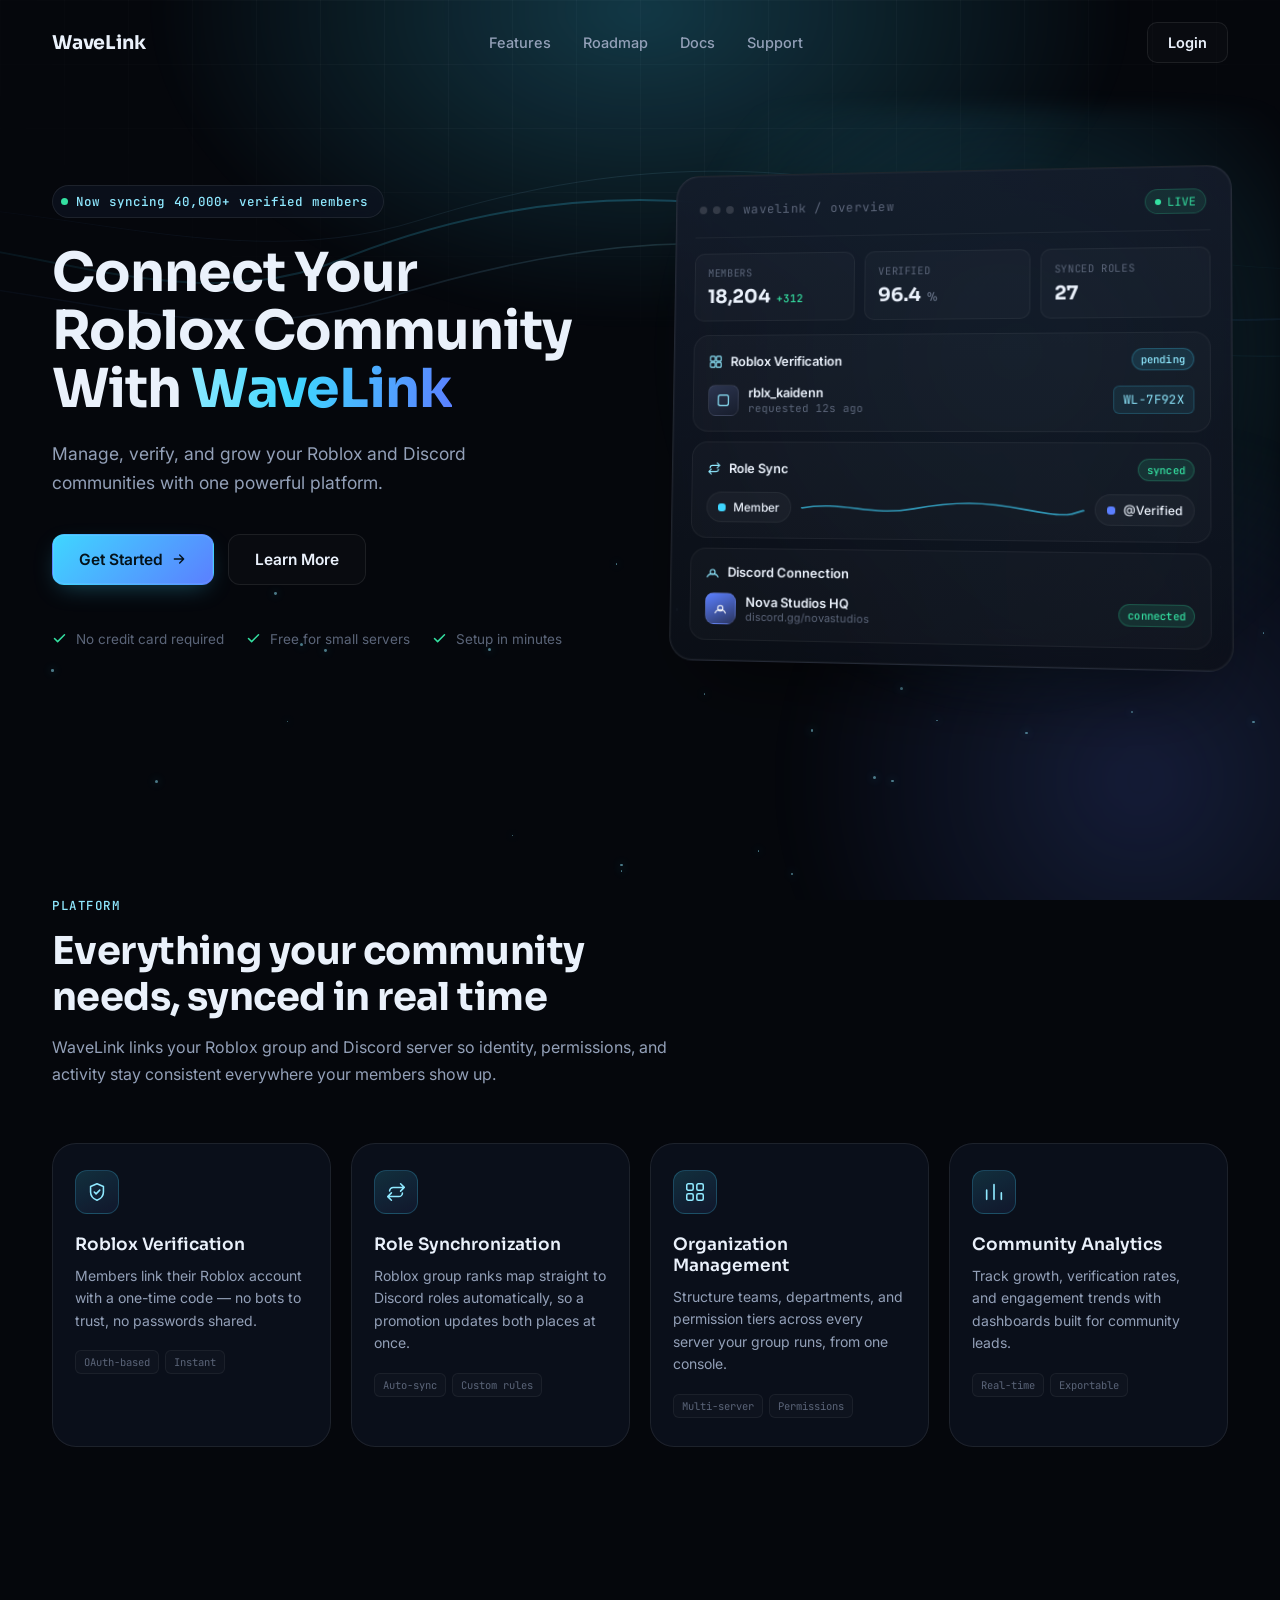
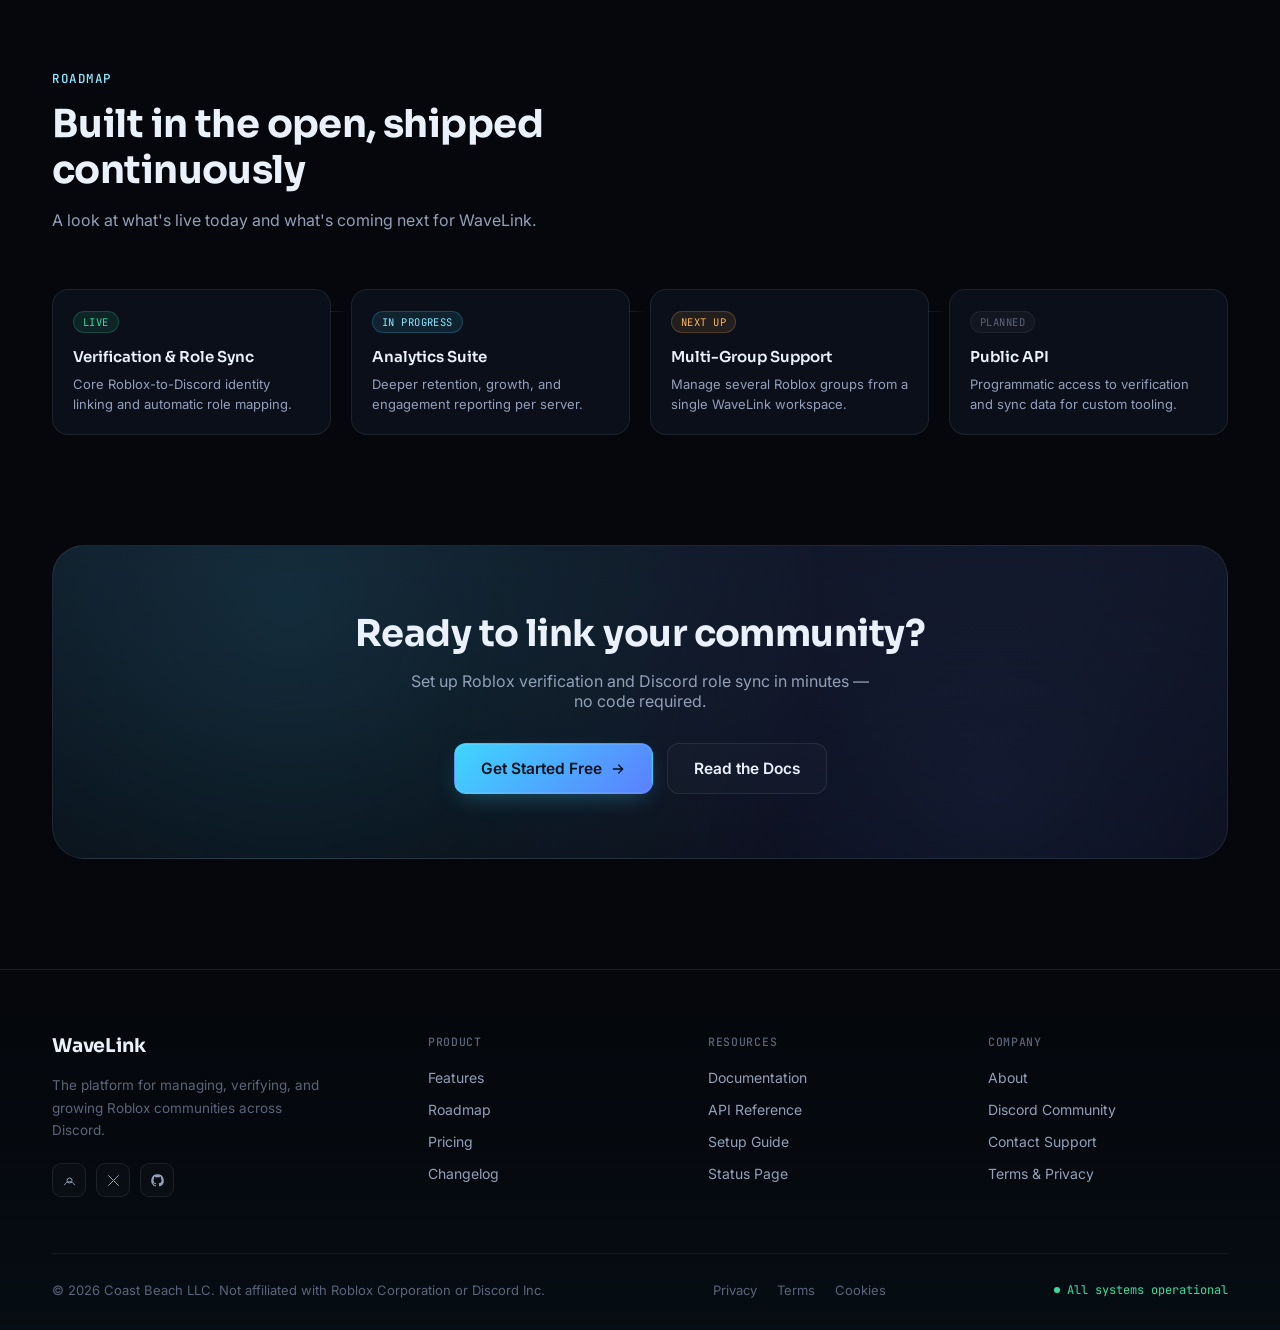
==== index.html @ ee329d36 "Add files via upload" ====
<!DOCTYPE html>
<html lang="en">
<head>
<meta charset="UTF-8" />
<meta name="viewport" content="width=device-width, initial-scale=1.0" />
<title>WaveLink — Connect Your Roblox Community</title>
<meta name="description" content="WaveLink is the platform for managing, verifying, and growing Roblox communities across Discord — verification, role sync, and analytics in one place." />

<link rel="preconnect" href="https://fonts.googleapis.com">
<link rel="preconnect" href="https://fonts.gstatic.com" crossorigin>
<link href="https://fonts.googleapis.com/css2?family=Sora:wght@400;500;600;700;800&family=Inter:wght@400;500;600;700&family=JetBrains+Mono:wght@400;500;600&display=swap" rel="stylesheet">

<link rel="stylesheet" href="style.css">
</head>
<body>

<!-- ============ BACKGROUND LAYERS ============ -->
<div class="bg-layer" aria-hidden="true">
  <div class="bg-grid"></div>
  <div class="bg-glow-primary"></div>
  <div class="bg-glow-secondary"></div>
  <svg class="bg-wave-svg" viewBox="0 0 1800 420" fill="none" xmlns="http://www.w3.org/2000/svg">
    <path class="w1" d="M0 220 C 200 140, 400 300, 600 220 S 1000 140, 1200 220 S 1600 300, 1800 220" stroke="url(#gwave1)" stroke-width="2" opacity="0.5"/>
    <path class="w2" d="M0 260 C 220 190, 420 330, 640 260 S 1040 180, 1240 260 S 1620 330, 1800 260" stroke="url(#gwave2)" stroke-width="1.5" opacity="0.35"/>
    <path class="w3" d="M0 180 C 240 120, 460 250, 680 180 S 1080 120, 1280 180 S 1640 250, 1800 180" stroke="url(#gwave2)" stroke-width="1" opacity="0.25"/>
    <defs>
      <linearGradient id="gwave1" x1="0" y1="0" x2="1800" y2="0" gradientUnits="userSpaceOnUse">
        <stop offset="0" stop-color="#3fd6ff" stop-opacity="0"/>
        <stop offset="0.5" stop-color="#3fd6ff" stop-opacity="0.9"/>
        <stop offset="1" stop-color="#5b7fff" stop-opacity="0"/>
      </linearGradient>
      <linearGradient id="gwave2" x1="0" y1="0" x2="1800" y2="0" gradientUnits="userSpaceOnUse">
        <stop offset="0" stop-color="#5b7fff" stop-opacity="0"/>
        <stop offset="0.5" stop-color="#8fe9ff" stop-opacity="0.8"/>
        <stop offset="1" stop-color="#3fd6ff" stop-opacity="0"/>
      </linearGradient>
    </defs>
  </svg>
  <div id="particles"></div>
</div>

<!-- ============ NAVBAR ============ -->
<header class="navbar" id="navbar">
  <div class="container nav-inner">
    <a href="#top" class="brand">
      WaveLink
    </a>

    <nav class="nav-links" id="navLinks">
      <a href="#features">Features</a>
      <a href="#roadmap">Roadmap</a>
      <a href="#docs">Docs</a>
      <a href="#support">Support</a>
    </nav>

    <div class="nav-right">
      <a href="login.html" class="btn btn-ghost" id="navAuthBtn">Login</a>
      <button class="nav-toggle" id="navToggle" aria-label="Toggle navigation menu" aria-expanded="false"><span></span></button>
    </div>
  </div>
</header>

<!-- ============ HERO ============ -->
<main id="top">
<section class="hero">
  <div class="container hero-grid">

    <div class="hero-content reveal in">
      <span class="eyebrow"><span class="dot-pulse" aria-hidden="true"></span> Now syncing 40,000+ verified members</span>

      <h1>Connect Your Roblox Community With <span class="grad">WaveLink</span></h1>

      <p class="lead">Manage, verify, and grow your Roblox and Discord communities with one powerful platform.</p>

      <div class="hero-actions">
        <a href="#get-started" class="btn btn-primary btn-lg">
          Get Started
          <svg class="btn-icon" viewBox="0 0 24 24" fill="none"><path d="M5 12h14M13 6l6 6-6 6" stroke="currentColor" stroke-width="2" stroke-linecap="round" stroke-linejoin="round"/></svg>
        </a>
        <a href="#features" class="btn btn-ghost btn-lg">Learn More</a>
      </div>

      <div class="hero-meta">
        <div class="hero-meta-item"><svg viewBox="0 0 24 24" fill="none"><path d="M20 6L9 17l-5-5" stroke="currentColor" stroke-width="2.4" stroke-linecap="round" stroke-linejoin="round"/></svg> No credit card required</div>
        <div class="hero-meta-item"><svg viewBox="0 0 24 24" fill="none"><path d="M20 6L9 17l-5-5" stroke="currentColor" stroke-width="2.4" stroke-linecap="round" stroke-linejoin="round"/></svg> Free for small servers</div>
        <div class="hero-meta-item"><svg viewBox="0 0 24 24" fill="none"><path d="M20 6L9 17l-5-5" stroke="currentColor" stroke-width="2.4" stroke-linecap="round" stroke-linejoin="round"/></svg> Setup in minutes</div>
      </div>
    </div>

    <div class="mock-wrap reveal in">
      <div class="mock-glow" aria-hidden="true"></div>

      <div class="dashboard">
        <div class="dash-titlebar">
          <div class="dash-titlebar-left">
            <div class="dash-dots"><span></span><span></span><span></span></div>
            <span class="dash-title">wavelink / overview</span>
          </div>
          <span class="dash-live"><span class="dot-pulse" aria-hidden="true"></span>LIVE</span>
        </div>

        <div class="stat-row">
          <div class="stat-box">
            <div class="stat-label">Members</div>
            <div class="stat-value">18,204 <span class="delta">+312</span></div>
          </div>
          <div class="stat-box">
            <div class="stat-label">Verified</div>
            <div class="stat-value">96.4<span style="font-size:12px;font-weight:600;color:var(--text-faint)">%</span></div>
          </div>
          <div class="stat-box">
            <div class="stat-label">Synced Roles</div>
            <div class="stat-value">27</div>
          </div>
        </div>

        <div class="panel-block">
          <div class="panel-block-head">
            <h4>
              <svg viewBox="0 0 24 24" fill="none"><rect x="3" y="3" width="8" height="8" rx="1.5" stroke="currentColor" stroke-width="1.8"/><rect x="13" y="3" width="8" height="8" rx="1.5" stroke="currentColor" stroke-width="1.8"/><rect x="3" y="13" width="8" height="8" rx="1.5" stroke="currentColor" stroke-width="1.8"/><rect x="13" y="13" width="8" height="8" rx="1.5" stroke="currentColor" stroke-width="1.8"/></svg>
              Roblox Verification
            </h4>
            <span class="badge badge-accent">pending</span>
          </div>
          <div class="verify-row">
            <div class="verify-user">
              <div class="avatar"><svg viewBox="0 0 24 24" fill="none"><rect x="4" y="4" width="16" height="16" rx="3" stroke="currentColor" stroke-width="1.8"/></svg></div>
              <div class="verify-user-info">
                <div class="name">rblx_kaidenn</div>
                <div class="sub">requested 12s ago</div>
              </div>
            </div>
            <span class="code-chip">WL-7F92X</span>
          </div>
        </div>

        <div class="panel-block">
          <div class="panel-block-head">
            <h4>
              <svg viewBox="0 0 24 24" fill="none"><path d="M17 3l4 4-4 4M7 21l-4-4 4-4M21 7H9a4 4 0 00-4 4M3 17h12a4 4 0 004-4" stroke="currentColor" stroke-width="1.8" stroke-linecap="round" stroke-linejoin="round"/></svg>
              Role Sync
            </h4>
            <span class="badge badge-success">synced</span>
          </div>
          <div class="sync-row">
            <span class="sync-chip"><span class="swatch" style="background:#3fd6ff"></span>Member</span>
            <svg class="sync-wave" viewBox="0 0 100 20" preserveAspectRatio="none"><path d="M0 10 C 15 2, 25 18, 40 10 S 65 2, 80 10 S 95 14, 100 10" stroke="#3fd6ff" stroke-width="1.5" fill="none" opacity="0.65"/></svg>
            <span class="sync-chip"><span class="swatch" style="background:#5b7fff"></span>@Verified</span>
          </div>
        </div>

        <div class="panel-block" style="margin-bottom:0;">
          <div class="panel-block-head">
            <h4>
              <svg viewBox="0 0 24 24" fill="none"><path d="M8 12a4 4 0 108 0 4 4 0 00-8 0z" stroke="currentColor" stroke-width="1.8"/><path d="M3 20c1.5-3.5 4.5-5 9-5s7.5 1.5 9 5" stroke="currentColor" stroke-width="1.8" stroke-linecap="round"/></svg>
              Discord Connection
            </h4>
          </div>
          <div class="discord-row">
            <div class="discord-server">
              <div class="server-icon"><svg viewBox="0 0 24 24" fill="none"><path d="M8 12a4 4 0 108 0 4 4 0 00-8 0z" stroke="#fff" stroke-width="1.6"/><path d="M4 19c1.6-3.6 4.6-5 8-5s6.4 1.4 8 5" stroke="#fff" stroke-width="1.6" stroke-linecap="round"/></svg></div>
              <div class="server-info">
                <div class="name">Nova Studios HQ</div>
                <div class="sub">discord.gg/novastudios</div>
              </div>
            </div>
            <span class="badge badge-success">connected</span>
          </div>
        </div>
      </div>
    </div>

  </div>
</section>

<!-- ============ FEATURES ============ -->
<section class="section" id="features">
  <div class="container">
    <div class="section-head reveal">
      <span class="section-tag">Platform</span>
      <h2>Everything your community needs, synced in real time</h2>
      <p>WaveLink links your Roblox group and Discord server so identity, permissions, and activity stay consistent everywhere your members show up.</p>
    </div>

    <div class="features-grid">

      <div class="feature-card reveal">
        <div class="feature-icon"><svg viewBox="0 0 24 24" fill="none"><path d="M12 3l7 3v6c0 4.5-3 7.5-7 9-4-1.5-7-4.5-7-9V6l7-3z" stroke="currentColor" stroke-width="1.7" stroke-linejoin="round"/><path d="M9 12l2 2 4-4" stroke="currentColor" stroke-width="1.7" stroke-linecap="round" stroke-linejoin="round"/></svg></div>
        <h3>Roblox Verification</h3>
        <p>Members link their Roblox account with a one-time code — no bots to trust, no passwords shared.</p>
        <div class="feature-tag-row">
          <span class="feature-tag">OAuth-based</span>
          <span class="feature-tag">Instant</span>
        </div>
      </div>

      <div class="feature-card reveal">
        <div class="feature-icon"><svg viewBox="0 0 24 24" fill="none"><path d="M17 3l4 4-4 4M7 21l-4-4 4-4M21 7H9a4 4 0 00-4 4M3 17h12a4 4 0 004-4" stroke="currentColor" stroke-width="1.7" stroke-linecap="round" stroke-linejoin="round"/></svg></div>
        <h3>Role Synchronization</h3>
        <p>Roblox group ranks map straight to Discord roles automatically, so a promotion updates both places at once.</p>
        <div class="feature-tag-row">
          <span class="feature-tag">Auto-sync</span>
          <span class="feature-tag">Custom rules</span>
        </div>
      </div>

      <div class="feature-card reveal">
        <div class="feature-icon"><svg viewBox="0 0 24 24" fill="none"><rect x="3" y="3" width="7" height="7" rx="1.6" stroke="currentColor" stroke-width="1.7"/><rect x="14" y="3" width="7" height="7" rx="1.6" stroke="currentColor" stroke-width="1.7"/><rect x="3" y="14" width="7" height="7" rx="1.6" stroke="currentColor" stroke-width="1.7"/><rect x="14" y="14" width="7" height="7" rx="1.6" stroke="currentColor" stroke-width="1.7"/></svg></div>
        <h3>Organization Management</h3>
        <p>Structure teams, departments, and permission tiers across every server your group runs, from one console.</p>
        <div class="feature-tag-row">
          <span class="feature-tag">Multi-server</span>
          <span class="feature-tag">Permissions</span>
        </div>
      </div>

      <div class="feature-card reveal">
        <div class="feature-icon"><svg viewBox="0 0 24 24" fill="none"><path d="M4 20V10M12 20V4M20 20v-7" stroke="currentColor" stroke-width="1.8" stroke-linecap="round" stroke-linejoin="round"/></svg></div>
        <h3>Community Analytics</h3>
        <p>Track growth, verification rates, and engagement trends with dashboards built for community leads.</p>
        <div class="feature-tag-row">
          <span class="feature-tag">Real-time</span>
          <span class="feature-tag">Exportable</span>
        </div>
      </div>

    </div>
  </div>
</section>

<!-- ============ ROADMAP ============ -->
<section class="section" id="roadmap">
  <div class="container">
    <div class="section-head reveal">
      <span class="section-tag">Roadmap</span>
      <h2>Built in the open, shipped continuously</h2>
      <p>A look at what's live today and what's coming next for WaveLink.</p>
    </div>

    <div class="roadmap-track">
      <div class="roadmap-item reveal">
        <span class="roadmap-status status-live">Live</span>
        <h4>Verification &amp; Role Sync</h4>
        <p>Core Roblox-to-Discord identity linking and automatic role mapping.</p>
      </div>
      <div class="roadmap-item reveal">
        <span class="roadmap-status status-progress">In progress</span>
        <h4>Analytics Suite</h4>
        <p>Deeper retention, growth, and engagement reporting per server.</p>
      </div>
      <div class="roadmap-item reveal">
        <span class="roadmap-status status-next">Next up</span>
        <h4>Multi-Group Support</h4>
        <p>Manage several Roblox groups from a single WaveLink workspace.</p>
      </div>
      <div class="roadmap-item reveal">
        <span class="roadmap-status status-later">Planned</span>
        <h4>Public API</h4>
        <p>Programmatic access to verification and sync data for custom tooling.</p>
      </div>
    </div>
  </div>
</section>

<!-- ============ CTA ============ -->
<section class="cta-band reveal" id="get-started">
  <h2>Ready to link your community?</h2>
  <p>Set up Roblox verification and Discord role sync in minutes — no code required.</p>
  <div class="cta-actions">
    <a href="login.html" class="btn btn-primary btn-lg">
      Get Started Free
      <svg class="btn-icon" viewBox="0 0 24 24" fill="none"><path d="M5 12h14M13 6l6 6-6 6" stroke="currentColor" stroke-width="2" stroke-linecap="round" stroke-linejoin="round"/></svg>
    </a>
    <a href="#docs" class="btn btn-ghost btn-lg">Read the Docs</a>
  </div>
</section>
</main>

<!-- ============ FOOTER ============ -->
<footer class="site-footer" id="support">
  <div class="container">
    <div class="footer-top">
      <div class="footer-brand">
        <a href="#top" class="brand">
          WaveLink
        </a>
        <p>The platform for managing, verifying, and growing Roblox communities across Discord.</p>
        <div class="footer-socials">
          <a href="#" class="footer-social-btn" aria-label="WaveLink on Discord"><svg viewBox="0 0 24 24" fill="none"><path d="M8 12a4 4 0 108 0 4 4 0 00-8 0z" stroke="currentColor" stroke-width="1.6"/><path d="M4 19c1.6-3.6 4.6-5 8-5s6.4 1.4 8 5" stroke="currentColor" stroke-width="1.6" stroke-linecap="round"/></svg></a>
          <a href="#" class="footer-social-btn" aria-label="WaveLink on X"><svg viewBox="0 0 24 24" fill="none"><path d="M4 4l16 16M20 4L4 20" stroke="currentColor" stroke-width="1.6" stroke-linecap="round"/></svg></a>
          <a href="#" class="footer-social-btn" aria-label="WaveLink on GitHub"><svg viewBox="0 0 24 24" fill="none"><path d="M12 2a10 10 0 00-3.16 19.5c.5.1.68-.22.68-.48v-1.7c-2.78.6-3.37-1.34-3.37-1.34-.46-1.16-1.11-1.47-1.11-1.47-.91-.62.07-.6.07-.6 1 .07 1.53 1.03 1.53 1.03.9 1.52 2.35 1.08 2.92.83.09-.65.35-1.08.64-1.33-2.22-.25-4.56-1.11-4.56-4.94 0-1.1.39-1.99 1.03-2.69-.1-.25-.45-1.27.1-2.64 0 0 .84-.27 2.75 1.02a9.6 9.6 0 015 0c1.91-1.3 2.75-1.02 2.75-1.02.55 1.37.2 2.39.1 2.64.64.7 1.03 1.59 1.03 2.69 0 3.84-2.34 4.68-4.57 4.93.36.31.68.92.68 1.85v2.75c0 .27.18.58.69.48A10 10 0 0012 2z" fill="currentColor"/></svg></a>
        </div>
      </div>

      <div class="footer-col">
        <h5>Product</h5>
        <ul>
          <li><a href="#features">Features</a></li>
          <li><a href="#roadmap">Roadmap</a></li>
          <li><a href="#">Pricing</a></li>
          <li><a href="#">Changelog</a></li>
        </ul>
      </div>

      <div class="footer-col" id="docs">
        <h5>Resources</h5>
        <ul>
          <li><a href="#">Documentation</a></li>
          <li><a href="#">API Reference</a></li>
          <li><a href="#">Setup Guide</a></li>
          <li><a href="#">Status Page</a></li>
        </ul>
      </div>

      <div class="footer-col">
        <h5>Company</h5>
        <ul>
          <li><a href="#">About</a></li>
          <li><a href="#">Discord Community</a></li>
          <li><a href="#">Contact Support</a></li>
          <li><a href="terms.html">Terms &amp; Privacy</a></li>
        </ul>
      </div>
    </div>

    <div class="footer-bottom">
      <p>&copy; 2026 Coast Beach LLC. Not affiliated with Roblox Corporation or Discord Inc.</p>
      <div class="footer-bottom-links">
        <a href="privacy.html">Privacy</a>
        <a href="terms.html">Terms</a>
        <a href="#">Cookies</a>
      </div>
      <span class="footer-status"><span class="dot-pulse" aria-hidden="true"></span>All systems operational</span>
    </div>
  </div>
</footer>

<script src="main.js" defer></script>

</body>
</html>
---- style.css ----
/* ===========================================================
   WaveLink — Design Tokens
   =========================================================== */
:root{
  --bg:            #05070c;
  --bg-alt:        #080c15;
  --panel:         rgba(16, 22, 36, 0.62);
  --panel-solid:   #0c121f;
  --panel-raised:  #10182a;
  --border:        rgba(255, 255, 255, 0.08);
  --border-soft:   rgba(255, 255, 255, 0.05);
  --text:          #eaf1fb;
  --text-dim:      #93a0b8;
  --text-faint:    #5b6579;

  --accent:        #3fd6ff;
  --accent-soft:   #8fe9ff;
  --accent-2:      #5b7fff;
  --accent-glow:   rgba(63, 214, 255, 0.35);
  --success:       #34e0a1;
  --success-glow:  rgba(52, 224, 161, 0.28);
  --warn:          #ffb454;

  --font-display:  'Sora', 'Inter', sans-serif;
  --font-body:     'Inter', sans-serif;
  --font-mono:     'JetBrains Mono', monospace;

  --radius-sm:     10px;
  --radius-md:     16px;
  --radius-lg:     24px;
  --radius-xl:     32px;

  --ease: cubic-bezier(.16,.8,.24,1);
}

*, *::before, *::after{ box-sizing: border-box; }

html{ scroll-behavior: smooth; }

body{
  margin: 0;
  background: var(--bg);
  color: var(--text);
  font-family: var(--font-body);
  -webkit-font-smoothing: antialiased;
  overflow-x: hidden;
}

img, svg{ display:block; max-width: 100%; }

a{ color: inherit; text-decoration: none; }

ul{ list-style: none; margin: 0; padding: 0; }

::selection{ background: var(--accent-glow); color: #fff; }

@media (prefers-reduced-motion: reduce){
  *{ animation-duration: 0.001ms !important; animation-iteration-count: 1 !important; transition-duration: 0.001ms !important; scroll-behavior: auto !important; }
}

:focus-visible{
  outline: 2px solid var(--accent);
  outline-offset: 3px;
  border-radius: 4px;
}

.container{
  width: 100%;
  max-width: 1240px;
  margin: 0 auto;
  padding: 0 32px;
}

/* ===========================================================
   Global background system — waveform glow + particles + grid
   =========================================================== */
.bg-layer{
  position: fixed;
  inset: 0;
  z-index: 0;
  pointer-events: none;
  overflow: hidden;
}

.bg-grid{
  position: absolute;
  inset: 0;
  background-image:
    linear-gradient(to right, rgba(255,255,255,0.028) 1px, transparent 1px),
    linear-gradient(to bottom, rgba(255,255,255,0.028) 1px, transparent 1px);
  background-size: 64px 64px;
  mask-image: radial-gradient(ellipse 80% 55% at 50% 0%, black 30%, transparent 75%);
  -webkit-mask-image: radial-gradient(ellipse 80% 55% at 50% 0%, black 30%, transparent 75%);
}

.bg-glow-primary{
  position: absolute;
  top: -260px;
  left: 50%;
  width: 1400px;
  height: 900px;
  transform: translateX(-50%);
  background: radial-gradient(ellipse 50% 50% at 50% 30%, rgba(63,214,255,0.24), transparent 70%);
  filter: blur(10px);
}

.bg-glow-secondary{
  position: absolute;
  top: 420px;
  right: -220px;
  width: 720px;
  height: 720px;
  background: radial-gradient(circle, rgba(91,127,255,0.18), transparent 70%);
  filter: blur(20px);
}

.bg-wave-svg{
  position: absolute;
  top: 40px;
  left: 50%;
  width: 1800px;
  max-width: none;
  transform: translateX(-50%);
  opacity: 0.55;
}

.bg-wave-svg path{
  animation: wave-drift 16s ease-in-out infinite;
}
.bg-wave-svg .w2{ animation-duration: 21s; animation-delay: -4s; }
.bg-wave-svg .w3{ animation-duration: 27s; animation-delay: -9s; }

@keyframes wave-drift{
  0%, 100%{ transform: translateY(0) scaleY(1); }
  50%{ transform: translateY(-14px) scaleY(1.06); }
}

.particle{
  position: absolute;
  border-radius: 50%;
  background: var(--accent-soft);
  opacity: 0.5;
  box-shadow: 0 0 8px 1px var(--accent-glow);
  animation: particle-float linear infinite;
}

@keyframes particle-float{
  0%{ transform: translateY(0) translateX(0); opacity: 0; }
  10%{ opacity: 0.55; }
  90%{ opacity: 0.35; }
  100%{ transform: translateY(-620px) translateX(var(--drift, 40px)); opacity: 0; }
}

/* ===========================================================
   Navbar
   =========================================================== */
.navbar{
  position: fixed;
  top: 0; left: 0; right: 0;
  z-index: 100;
  padding: 22px 0;
  transition: padding 0.35s var(--ease), background 0.35s var(--ease), border-color 0.35s var(--ease);
  border-bottom: 1px solid transparent;
}

.navbar.scrolled{
  padding: 14px 0;
  background: rgba(5, 7, 12, 0.72);
  backdrop-filter: blur(16px) saturate(140%);
  -webkit-backdrop-filter: blur(16px) saturate(140%);
  border-bottom: 1px solid var(--border);
}

.nav-inner{
  display: flex;
  align-items: center;
  justify-content: space-between;
  gap: 24px;
}

.brand{
  display: flex;
  align-items: center;
  gap: 10px;
  font-family: var(--font-display);
  font-weight: 700;
  font-size: 19px;
  letter-spacing: -0.01em;
  color: var(--text);
}

.nav-links{
  display: flex;
  align-items: center;
  gap: 4px;
}

.nav-links a{
  position: relative;
  padding: 8px 14px;
  font-size: 14.5px;
  font-weight: 500;
  color: var(--text-dim);
  border-radius: 8px;
  transition: color 0.2s var(--ease), background 0.2s var(--ease);
}

.nav-links a:hover{
  color: var(--text);
  background: rgba(255,255,255,0.04);
}

.nav-right{
  display: flex;
  align-items: center;
  gap: 12px;
}

.btn{
  display: inline-flex;
  align-items: center;
  justify-content: center;
  gap: 8px;
  font-family: var(--font-body);
  font-weight: 600;
  font-size: 14.5px;
  padding: 11px 20px;
  border-radius: 10px;
  border: 1px solid transparent;
  cursor: pointer;
  transition: transform 0.2s var(--ease), box-shadow 0.25s var(--ease), background 0.25s var(--ease), border-color 0.25s var(--ease);
  white-space: nowrap;
}

.btn:active{ transform: translateY(1px) scale(0.99); }

.btn-ghost{
  background: rgba(255,255,255,0.02);
  border-color: var(--border);
  color: var(--text);
}
.btn-ghost:hover{
  background: rgba(255,255,255,0.06);
  border-color: rgba(255,255,255,0.16);
}

.btn-primary{
  background: linear-gradient(135deg, var(--accent), var(--accent-2));
  color: #04121a;
  box-shadow: 0 8px 24px -8px var(--accent-glow), 0 0 0 1px rgba(255,255,255,0.08) inset;
}
.btn-primary:hover{
  box-shadow: 0 10px 30px -6px rgba(63,214,255,0.55), 0 0 0 1px rgba(255,255,255,0.12) inset;
  transform: translateY(-1px);
}

.btn-lg{ padding: 15px 26px; font-size: 15.5px; border-radius: 12px; }

.btn-icon{ width: 16px; height: 16px; }

.nav-toggle{
  display: none;
  width: 38px; height: 38px;
  border-radius: 9px;
  border: 1px solid var(--border);
  background: rgba(255,255,255,0.02);
  align-items: center;
  justify-content: center;
  cursor: pointer;
}
.nav-toggle span, .nav-toggle::before, .nav-toggle::after{
  content: '';
  display: block;
  width: 16px; height: 1.5px;
  background: var(--text);
  position: relative;
  transition: transform 0.25s var(--ease), opacity 0.25s var(--ease);
}
.nav-toggle::before{ position: absolute; transform: translateY(-5px); }
.nav-toggle::after{ position: absolute; transform: translateY(5px); }
.nav-toggle.open span{ opacity: 0; }
.nav-toggle.open::before{ transform: rotate(45deg); }
.nav-toggle.open::after{ transform: rotate(-45deg); }

/* ===========================================================
   Hero
   =========================================================== */
.hero{
  position: relative;
  z-index: 1;
  padding: 168px 0 120px;
}

.hero-grid{
  display: grid;
  grid-template-columns: minmax(0, 1fr) minmax(0, 1fr);
  gap: 48px;
  align-items: center;
}

.eyebrow{
  display: inline-flex;
  align-items: center;
  gap: 8px;
  padding: 7px 14px 7px 8px;
  border-radius: 100px;
  border: 1px solid var(--border);
  background: var(--panel);
  backdrop-filter: blur(10px);
  font-family: var(--font-mono);
  font-size: 12.5px;
  font-weight: 500;
  color: var(--accent-soft);
  letter-spacing: 0.01em;
  margin-bottom: 26px;
}

.eyebrow .dot-pulse{
  width: 7px; height: 7px;
  border-radius: 50%;
  background: var(--success);
  box-shadow: 0 0 0 0 var(--success-glow);
  animation: pulse-ring 2s infinite;
}

@keyframes pulse-ring{
  0%{ box-shadow: 0 0 0 0 rgba(52,224,161,0.55); }
  70%{ box-shadow: 0 0 0 7px rgba(52,224,161,0); }
  100%{ box-shadow: 0 0 0 0 rgba(52,224,161,0); }
}

.hero h1{
  font-family: var(--font-display);
  font-size: clamp(2.4rem, 4.2vw, 3.6rem);
  line-height: 1.08;
  font-weight: 700;
  letter-spacing: -0.02em;
  margin: 0 0 22px;
}

.hero h1 .grad{
  background: linear-gradient(100deg, var(--accent-soft), var(--accent) 40%, var(--accent-2));
  -webkit-background-clip: text;
  background-clip: text;
  color: transparent;
}

.hero p.lead{
  font-size: 17.5px;
  line-height: 1.65;
  color: var(--text-dim);
  max-width: 460px;
  margin: 0 0 36px;
}

.hero-actions{
  display: flex;
  align-items: center;
  gap: 14px;
  margin-bottom: 46px;
}

.hero-meta{
  display: flex;
  align-items: center;
  gap: 22px;
  flex-wrap: wrap;
}

.hero-meta-item{
  display: flex;
  align-items: center;
  gap: 9px;
  font-size: 13.5px;
  color: var(--text-faint);
}

.hero-meta-item svg{ width: 15px; height: 15px; color: var(--success); flex-shrink: 0; }

/* ---- Dashboard mockup ---- */
.mock-wrap{
  position: relative;
  perspective: 1400px;
}

.mock-glow{
  position: absolute;
  inset: -60px;
  background: radial-gradient(circle at 60% 40%, rgba(63,214,255,0.22), transparent 65%);
  filter: blur(10px);
  z-index: -1;
}

.dashboard{
  position: relative;
  background: linear-gradient(180deg, rgba(20,27,42,0.85), rgba(11,15,24,0.85));
  border: 1px solid var(--border);
  border-radius: var(--radius-lg);
  backdrop-filter: blur(18px);
  -webkit-backdrop-filter: blur(18px);
  box-shadow:
    0 40px 80px -30px rgba(0,0,0,0.65),
    0 0 0 1px rgba(255,255,255,0.03) inset;
  padding: 20px;
  transform: rotateY(-7deg) rotateX(3deg);
  transition: transform 0.6s var(--ease);
  animation: dash-float 7s ease-in-out infinite;
}

@keyframes dash-float{
  0%, 100%{ transform: rotateY(-7deg) rotateX(3deg) translateY(0); }
  50%{ transform: rotateY(-7deg) rotateX(3deg) translateY(-10px); }
}

@media (hover: hover){
  .mock-wrap:hover .dashboard{ transform: rotateY(-2deg) rotateX(1deg); }
}

.dash-titlebar{
  display: flex;
  align-items: center;
  justify-content: space-between;
  padding: 2px 4px 16px;
  border-bottom: 1px solid var(--border-soft);
  margin-bottom: 16px;
}

.dash-titlebar-left{ display: flex; align-items: center; gap: 10px; }

.dash-dots{ display: flex; gap: 6px; }
.dash-dots span{ width: 8px; height: 8px; border-radius: 50%; background: rgba(255,255,255,0.14); }

.dash-title{
  font-family: var(--font-mono);
  font-size: 12.5px;
  color: var(--text-faint);
  letter-spacing: 0.02em;
}

.dash-live{
  display: flex;
  align-items: center;
  gap: 6px;
  font-family: var(--font-mono);
  font-size: 11.5px;
  color: var(--success);
  padding: 4px 9px;
  border-radius: 100px;
  background: rgba(52,224,161,0.1);
  border: 1px solid rgba(52,224,161,0.2);
}
.dash-live .dot-pulse{ width: 6px; height: 6px; border-radius: 50%; background: var(--success); animation: pulse-ring 2s infinite; }

.stat-row{
  display: grid;
  grid-template-columns: repeat(3, 1fr);
  gap: 10px;
  margin-bottom: 14px;
}

.stat-box{
  background: rgba(255,255,255,0.025);
  border: 1px solid var(--border-soft);
  border-radius: var(--radius-sm);
  padding: 12px 13px;
}

.stat-label{
  font-family: var(--font-mono);
  font-size: 10.5px;
  color: var(--text-faint);
  text-transform: uppercase;
  letter-spacing: 0.06em;
  margin-bottom: 6px;
}

.stat-value{
  font-family: var(--font-display);
  font-size: 19px;
  font-weight: 700;
  color: var(--text);
  display: flex;
  align-items: baseline;
  gap: 6px;
}

.stat-value .delta{
  font-family: var(--font-mono);
  font-size: 11px;
  font-weight: 500;
  color: var(--success);
}

.panel-block{
  background: rgba(255,255,255,0.022);
  border: 1px solid var(--border-soft);
  border-radius: var(--radius-md);
  padding: 15px;
  margin-bottom: 10px;
}

.panel-block-head{
  display: flex;
  align-items: center;
  justify-content: space-between;
  margin-bottom: 13px;
}

.panel-block-head h4{
  margin: 0;
  font-family: var(--font-body);
  font-size: 13px;
  font-weight: 600;
  color: var(--text);
  display: flex;
  align-items: center;
  gap: 8px;
}

.panel-block-head h4 svg{ width: 15px; height: 15px; color: var(--accent-soft); }

.badge{
  font-family: var(--font-mono);
  font-size: 10.5px;
  font-weight: 500;
  padding: 3px 8px;
  border-radius: 100px;
  letter-spacing: 0.02em;
}
.badge-success{ background: rgba(52,224,161,0.12); color: var(--success); border: 1px solid rgba(52,224,161,0.22); }
.badge-accent{ background: rgba(63,214,255,0.12); color: var(--accent-soft); border: 1px solid rgba(63,214,255,0.22); }

.verify-row{
  display: flex;
  align-items: center;
  justify-content: space-between;
  gap: 10px;
}

.verify-user{ display: flex; align-items: center; gap: 10px; }

.avatar{
  width: 32px; height: 32px;
  border-radius: 8px;
  background: linear-gradient(155deg, #2c3550, #171d2c);
  border: 1px solid var(--border);
  display: grid;
  place-items: center;
  flex-shrink: 0;
}
.avatar svg{ width: 16px; height: 16px; color: var(--accent-soft); }

.verify-user-info .name{ font-size: 13px; font-weight: 600; color: var(--text); line-height: 1.3; }
.verify-user-info .sub{ font-family: var(--font-mono); font-size: 11px; color: var(--text-faint); line-height: 1.3; }

.code-chip{
  font-family: var(--font-mono);
  font-size: 12px;
  color: var(--accent-soft);
  background: rgba(63,214,255,0.08);
  border: 1px solid rgba(63,214,255,0.2);
  border-radius: 6px;
  padding: 5px 9px;
  letter-spacing: 0.03em;
}

/* role sync row with waveform link (signature motif, mini) */
.sync-row{
  display: flex;
  align-items: center;
  gap: 10px;
}

.sync-chip{
  display: flex;
  align-items: center;
  gap: 8px;
  padding: 7px 11px;
  border-radius: 100px;
  background: rgba(255,255,255,0.03);
  border: 1px solid var(--border-soft);
  font-size: 12px;
  font-weight: 500;
  color: var(--text);
  white-space: nowrap;
}
.sync-chip .swatch{ width: 8px; height: 8px; border-radius: 3px; }

.sync-wave{
  flex: 1;
  height: 20px;
}
.sync-wave path{
  animation: wave-drift 4.5s ease-in-out infinite;
}

.discord-row{
  display: flex;
  align-items: center;
  justify-content: space-between;
}

.discord-server{ display: flex; align-items: center; gap: 10px; }

.server-icon{
  width: 32px; height: 32px;
  border-radius: 9px;
  background: linear-gradient(155deg, var(--accent-2), #2a3560);
  display: grid;
  place-items: center;
  border: 1px solid var(--border);
}
.server-icon svg{ width: 16px; height: 16px; color: #fff; }

.server-info .name{ font-size: 13px; font-weight: 600; color: var(--text); }
.server-info .sub{ font-size: 11px; color: var(--text-faint); }

/* ===========================================================
   Section headers
   =========================================================== */
.section{
  position: relative;
  z-index: 1;
  padding: 110px 0;
}

.section-head{
  max-width: 620px;
  margin: 0 0 56px;
}

.section-tag{
  display: inline-block;
  font-family: var(--font-mono);
  font-size: 12.5px;
  font-weight: 500;
  color: var(--accent-soft);
  letter-spacing: 0.04em;
  text-transform: uppercase;
  margin-bottom: 14px;
}

.section-head h2{
  font-family: var(--font-display);
  font-size: clamp(1.8rem, 3vw, 2.5rem);
  font-weight: 700;
  letter-spacing: -0.015em;
  line-height: 1.2;
  margin: 0 0 14px;
}

.section-head p{
  font-size: 16px;
  color: var(--text-dim);
  line-height: 1.65;
  margin: 0;
}

/* ===========================================================
   Features
   =========================================================== */
.features-grid{
  display: grid;
  grid-template-columns: repeat(4, 1fr);
  gap: 20px;
}

.feature-card{
  position: relative;
  background: var(--panel);
  border: 1px solid var(--border);
  border-radius: var(--radius-lg);
  padding: 26px 22px 28px;
  backdrop-filter: blur(14px);
  -webkit-backdrop-filter: blur(14px);
  overflow: hidden;
  transition: transform 0.35s var(--ease), border-color 0.35s var(--ease), box-shadow 0.35s var(--ease);
}

.feature-card::before{
  content: '';
  position: absolute;
  inset: 0;
  background: radial-gradient(220px circle at var(--mx, 50%) var(--my, 0%), rgba(63,214,255,0.14), transparent 65%);
  opacity: 0;
  transition: opacity 0.35s var(--ease);
  pointer-events: none;
}

.feature-card:hover{
  transform: translateY(-6px);
  border-color: rgba(63,214,255,0.28);
  box-shadow: 0 24px 48px -20px rgba(0,0,0,0.55), 0 0 0 1px rgba(63,214,255,0.08) inset;
}
.feature-card:hover::before{ opacity: 1; }

.feature-icon{
  width: 44px; height: 44px;
  border-radius: 12px;
  display: grid;
  place-items: center;
  background: linear-gradient(155deg, rgba(63,214,255,0.16), rgba(91,127,255,0.08));
  border: 1px solid rgba(63,214,255,0.22);
  margin-bottom: 20px;
  position: relative;
  z-index: 1;
}
.feature-icon svg{ width: 22px; height: 22px; color: var(--accent-soft); }

.feature-card h3{
  font-family: var(--font-display);
  font-size: 17px;
  font-weight: 600;
  margin: 0 0 10px;
  position: relative;
  z-index: 1;
}

.feature-card p{
  font-size: 14px;
  line-height: 1.6;
  color: var(--text-dim);
  margin: 0 0 18px;
  position: relative;
  z-index: 1;
}

.feature-tag-row{
  display: flex;
  flex-wrap: wrap;
  gap: 6px;
  position: relative;
  z-index: 1;
}

.feature-tag{
  font-family: var(--font-mono);
  font-size: 10.5px;
  color: var(--text-faint);
  border: 1px solid var(--border-soft);
  padding: 4px 8px;
  border-radius: 6px;
  background: rgba(255,255,255,0.02);
}

/* ===========================================================
   Roadmap (supports nav link)
   =========================================================== */
.roadmap-track{
  display: grid;
  grid-template-columns: repeat(4, 1fr);
  gap: 20px;
}

.roadmap-item{
  border: 1px solid var(--border);
  border-radius: var(--radius-md);
  padding: 20px;
  background: var(--panel);
  backdrop-filter: blur(14px);
  position: relative;
}

.roadmap-item::after{
  content: '';
  position: absolute;
  top: 21px; right: -20px;
  width: 20px; height: 1px;
  background: linear-gradient(90deg, var(--border), transparent);
  display: block;
}
.roadmap-item:last-child::after{ display: none; }

.roadmap-status{
  font-family: var(--font-mono);
  font-size: 10.5px;
  letter-spacing: 0.04em;
  text-transform: uppercase;
  padding: 3px 9px;
  border-radius: 100px;
  display: inline-block;
  margin-bottom: 14px;
}
.status-live{ color: var(--success); background: rgba(52,224,161,0.1); border: 1px solid rgba(52,224,161,0.2); }
.status-progress{ color: var(--accent-soft); background: rgba(63,214,255,0.1); border: 1px solid rgba(63,214,255,0.2); }
.status-next{ color: var(--warn); background: rgba(255,180,84,0.1); border: 1px solid rgba(255,180,84,0.2); }
.status-later{ color: var(--text-faint); background: rgba(255,255,255,0.03); border: 1px solid var(--border-soft); }

.roadmap-item h4{
  font-family: var(--font-display);
  font-size: 15px;
  margin: 0 0 8px;
  font-weight: 600;
}
.roadmap-item p{
  font-size: 13px;
  color: var(--text-dim);
  line-height: 1.55;
  margin: 0;
}

/* ===========================================================
   CTA band
   =========================================================== */
.cta-band{
  position: relative;
  z-index: 1;
  margin: 0 32px 110px;
  max-width: 1176px;
  margin-inline: auto;
  border-radius: var(--radius-xl);
  border: 1px solid var(--border);
  background:
    radial-gradient(circle at 20% 20%, rgba(63,214,255,0.14), transparent 55%),
    radial-gradient(circle at 80% 80%, rgba(91,127,255,0.12), transparent 55%),
    linear-gradient(180deg, rgba(18,24,38,0.7), rgba(9,12,20,0.7));
  backdrop-filter: blur(16px);
  padding: 64px 56px;
  text-align: center;
  overflow: hidden;
}

.cta-band h2{
  font-family: var(--font-display);
  font-size: clamp(1.7rem, 3vw, 2.3rem);
  font-weight: 700;
  letter-spacing: -0.015em;
  margin: 0 0 14px;
}

.cta-band p{
  font-size: 16px;
  color: var(--text-dim);
  max-width: 480px;
  margin: 0 auto 32px;
}

.cta-actions{
  display: flex;
  align-items: center;
  justify-content: center;
  gap: 14px;
}

/* ===========================================================
   Footer
   =========================================================== */
.site-footer{
  position: relative;
  z-index: 1;
  border-top: 1px solid var(--border);
  padding: 64px 0 32px;
  background: linear-gradient(180deg, transparent, rgba(63,214,255,0.03));
}

.footer-top{
  display: grid;
  grid-template-columns: 1.4fr repeat(3, 1fr);
  gap: 40px;
  margin-bottom: 56px;
}

.footer-brand p{
  font-size: 13.5px;
  color: var(--text-faint);
  line-height: 1.65;
  max-width: 280px;
  margin: 16px 0 22px;
}

.footer-socials{
  display: flex;
  gap: 10px;
}

.footer-social-btn{
  width: 34px; height: 34px;
  border-radius: 9px;
  border: 1px solid var(--border);
  background: rgba(255,255,255,0.02);
  display: grid;
  place-items: center;
  transition: border-color 0.2s var(--ease), background 0.2s var(--ease), transform 0.2s var(--ease);
}
.footer-social-btn:hover{ border-color: rgba(63,214,255,0.35); background: rgba(63,214,255,0.08); transform: translateY(-2px); }
.footer-social-btn svg{ width: 15px; height: 15px; color: var(--text-dim); }

.footer-col h5{
  font-family: var(--font-mono);
  font-size: 11.5px;
  letter-spacing: 0.06em;
  text-transform: uppercase;
  color: var(--text-faint);
  margin: 0 0 18px;
  font-weight: 500;
}

.footer-col ul{ display: flex; flex-direction: column; gap: 12px; }

.footer-col a{
  font-size: 14px;
  color: var(--text-dim);
  transition: color 0.2s var(--ease);
}
.footer-col a:hover{ color: var(--accent-soft); }

.footer-bottom{
  display: flex;
  align-items: center;
  justify-content: space-between;
  padding-top: 28px;
  border-top: 1px solid var(--border-soft);
  flex-wrap: wrap;
  gap: 16px;
}

.footer-bottom p{
  font-size: 13px;
  color: var(--text-faint);
  margin: 0;
}

.footer-bottom-links{
  display: flex;
  gap: 20px;
}
.footer-bottom-links a{
  font-size: 13px;
  color: var(--text-faint);
  transition: color 0.2s var(--ease);
}
.footer-bottom-links a:hover{ color: var(--text-dim); }

.footer-status{
  display: flex;
  align-items: center;
  gap: 7px;
  font-family: var(--font-mono);
  font-size: 12px;
  color: var(--success);
}
.footer-status .dot-pulse{ width: 6px; height: 6px; border-radius: 50%; background: var(--success); animation: pulse-ring 2s infinite; }

/* ===========================================================
   Reveal-on-scroll utility
   =========================================================== */
.reveal{
  opacity: 0;
  transform: translateY(24px);
  transition: opacity 0.7s var(--ease), transform 0.7s var(--ease);
}
.reveal.in{
  opacity: 1;
  transform: translateY(0);
}

/* ===========================================================
   Responsive
   =========================================================== */
@media (max-width: 980px){
  .hero-grid{ grid-template-columns: 1fr; }
  .mock-wrap{ order: -1; max-width: 460px; margin: 0 auto 8px; }
  .dashboard{ transform: none; animation: none; }
  .hero{ padding: 140px 0 80px; }
  .hero p.lead{ max-width: none; }
  .features-grid{ grid-template-columns: repeat(2, 1fr); }
  .roadmap-track{ grid-template-columns: repeat(2, 1fr); }
  .roadmap-item::after{ display: none; }
  .footer-top{ grid-template-columns: 1fr 1fr; row-gap: 36px; }
}

@media (max-width: 720px){
  .container{ padding: 0 20px; }
  .nav-links{
    position: fixed;
    top: 66px; left: 20px; right: 20px;
    flex-direction: column;
    align-items: stretch;
    background: rgba(9,12,20,0.96);
    border: 1px solid var(--border);
    border-radius: var(--radius-md);
    padding: 10px;
    backdrop-filter: blur(20px);
    gap: 2px;
    transform: translateY(-12px);
    opacity: 0;
    pointer-events: none;
    transition: transform 0.25s var(--ease), opacity 0.25s var(--ease);
  }
  .nav-links.open{ transform: translateY(0); opacity: 1; pointer-events: auto; }
  .nav-links a{ padding: 12px 14px; }
  .nav-toggle{ display: flex; }
  .nav-right .btn-ghost{ display: none; }
  .cta-band{ margin-left: 20px; margin-right: 20px; padding: 44px 26px; }
  .cta-actions{ flex-direction: column; }
  .cta-actions .btn{ width: 100%; }
  .hero-actions{ flex-direction: column; align-items: stretch; }
  .stat-row{ grid-template-columns: 1fr 1fr; }
  .stat-row .stat-box:last-child{ grid-column: span 2; }
  .features-grid{ grid-template-columns: 1fr; }
  .roadmap-track{ grid-template-columns: 1fr; }
  .footer-top{ grid-template-columns: 1fr; }
  .footer-bottom{ flex-direction: column; align-items: flex-start; }
  .section{ padding: 76px 0; }
  .hero{ padding: 128px 0 64px; }
}
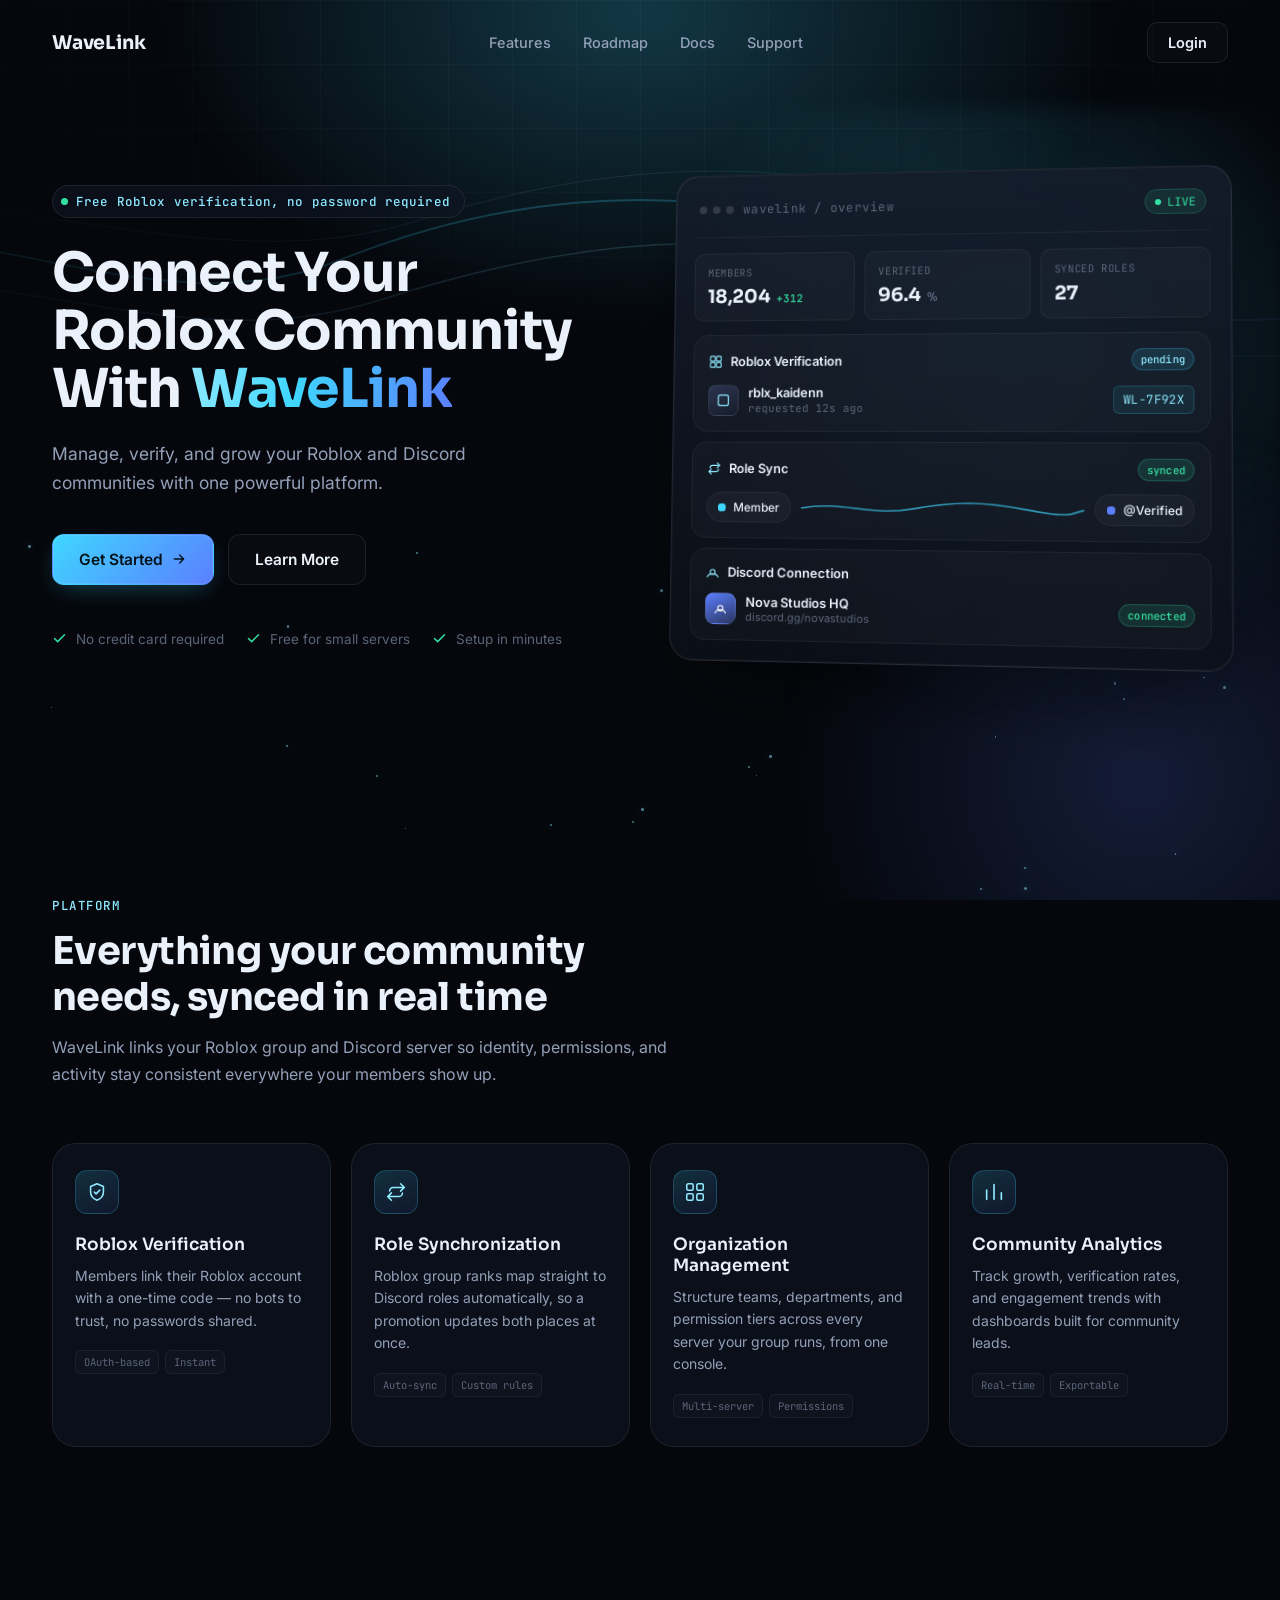
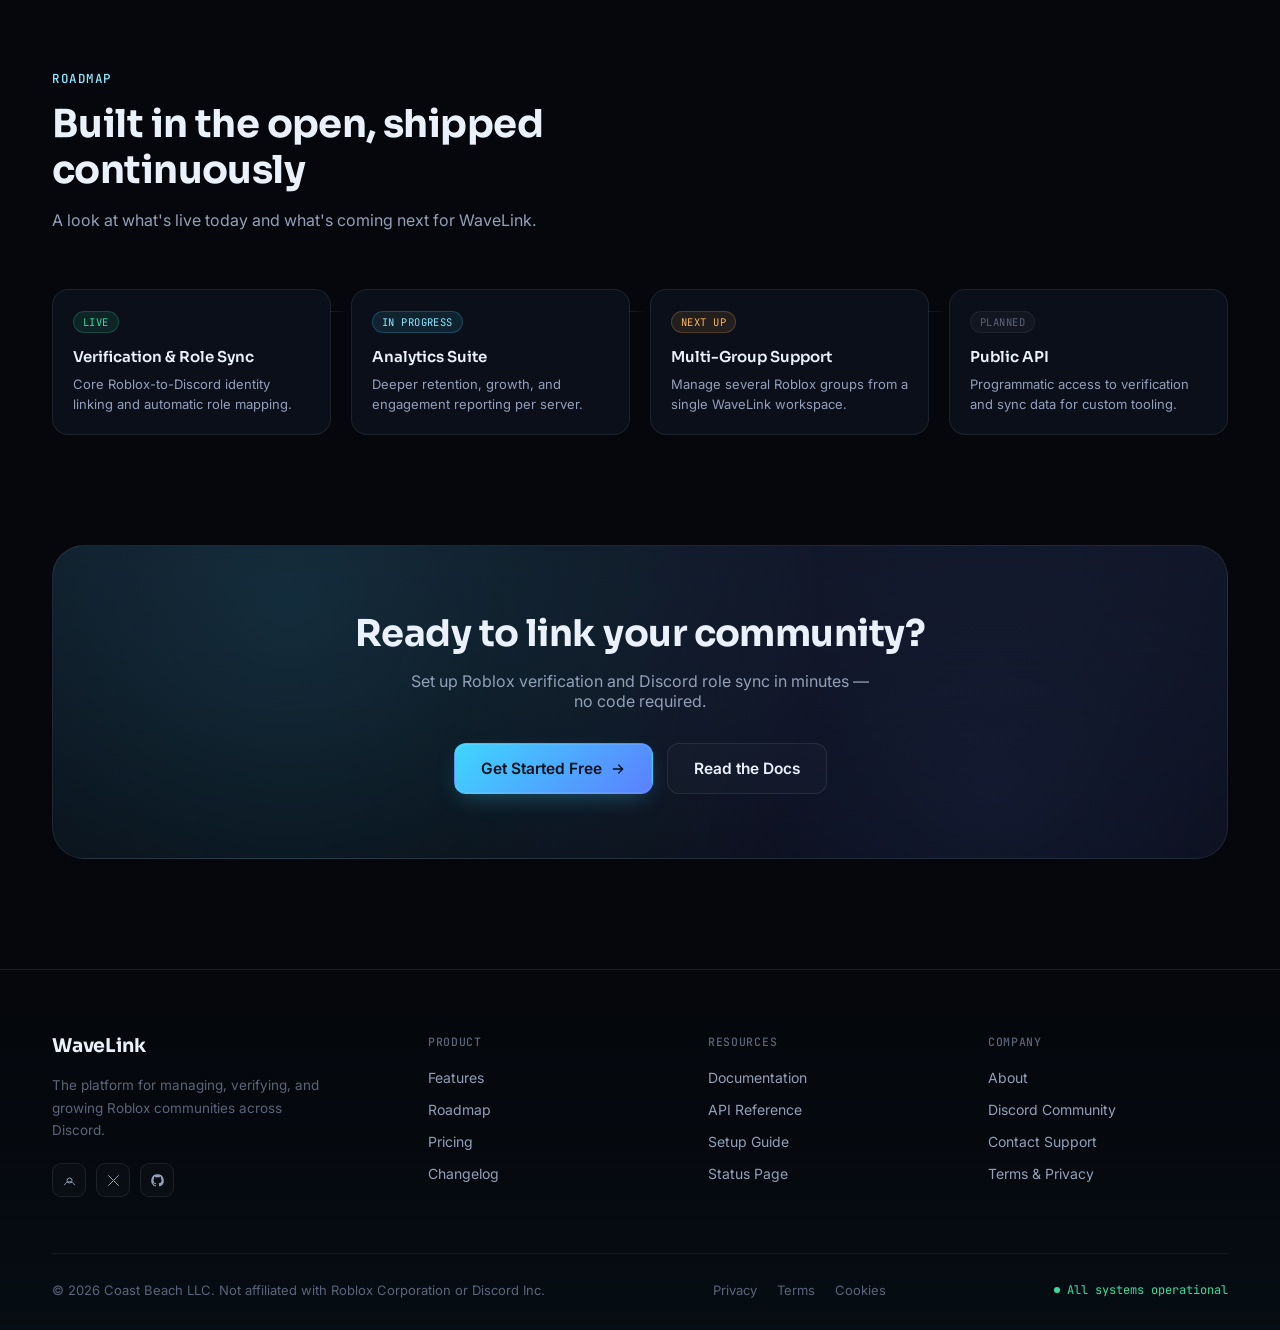
==== commit 025fce2c: "Update index.html" ====
--- a/index.html
+++ b/index.html
@@ -66,7 +66,7 @@
   <div class="container hero-grid">
 
     <div class="hero-content reveal in">
-      <span class="eyebrow"><span class="dot-pulse" aria-hidden="true"></span> Now syncing 40,000+ verified members</span>
+      <span class="eyebrow"><span class="dot-pulse" aria-hidden="true"></span> Free Roblox verification, no password required</span>
 
       <h1>Connect Your Roblox Community With <span class="grad">WaveLink</span></h1>
 
